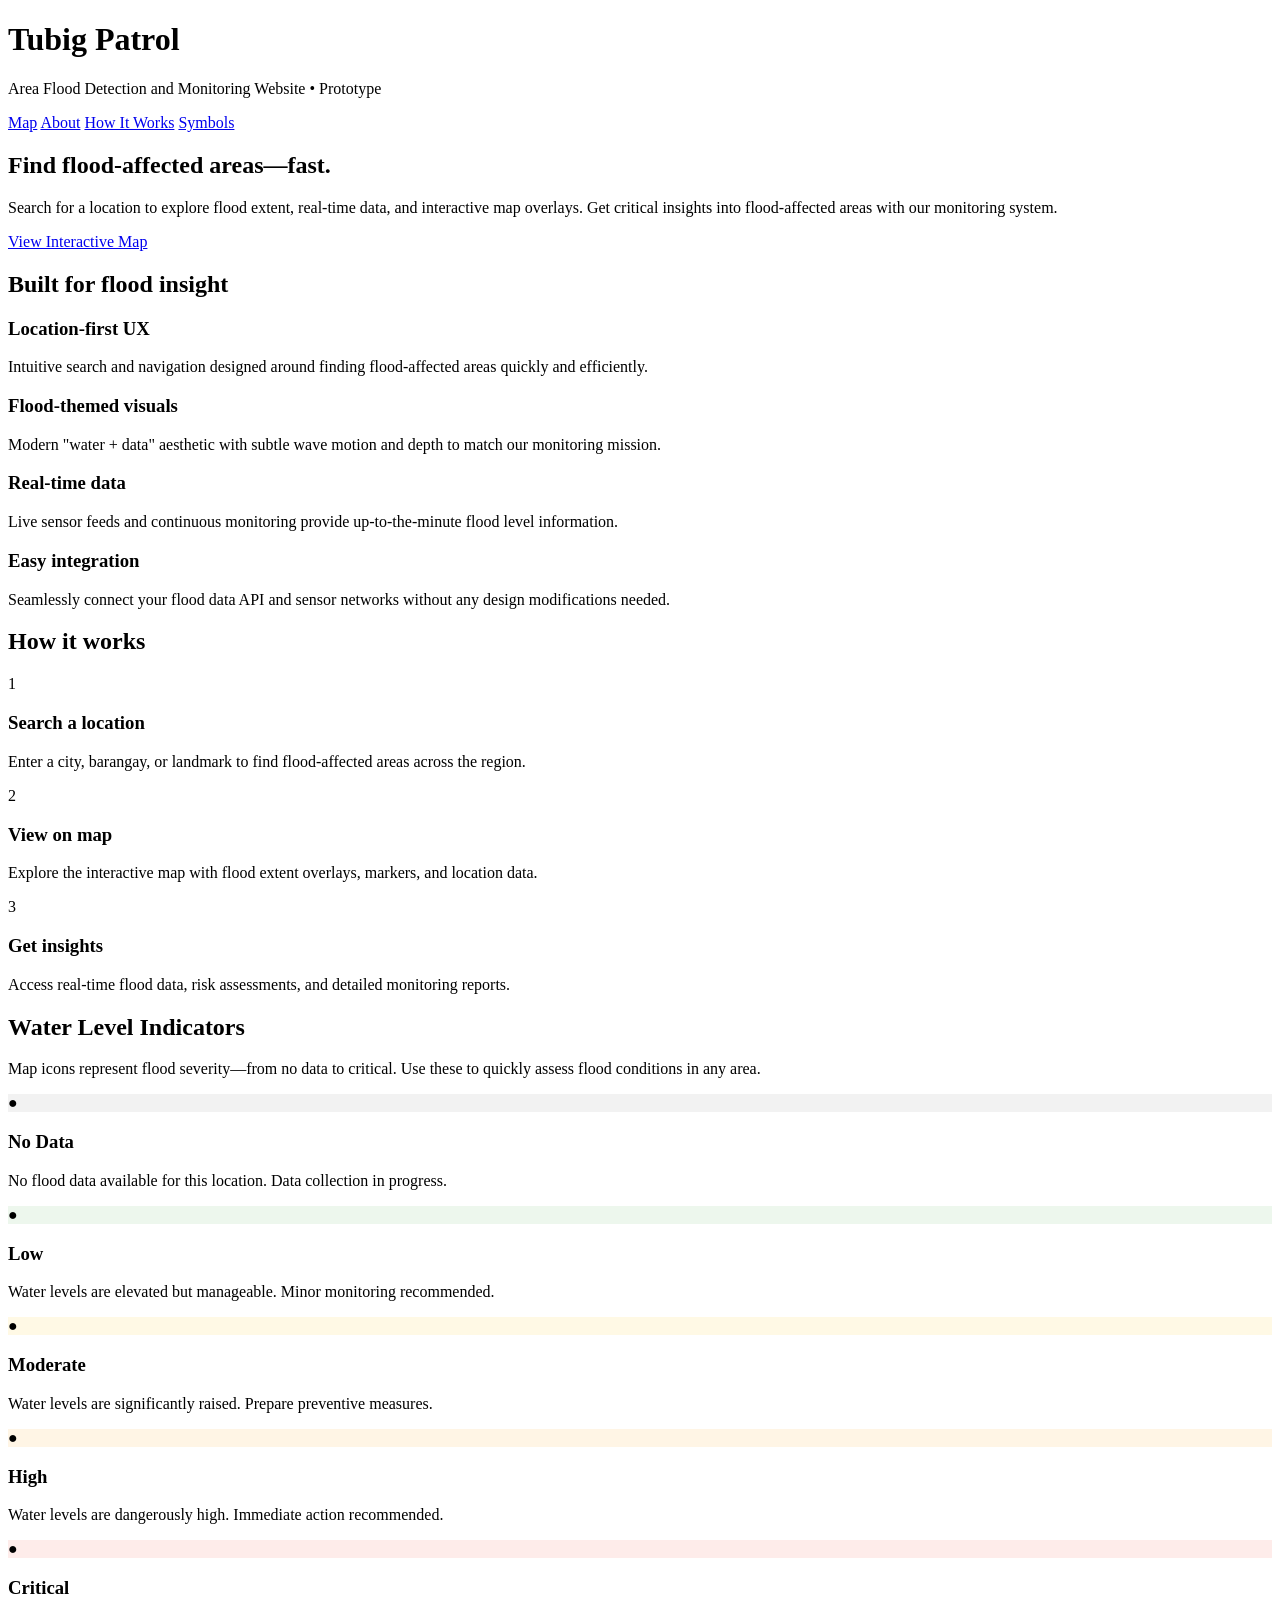
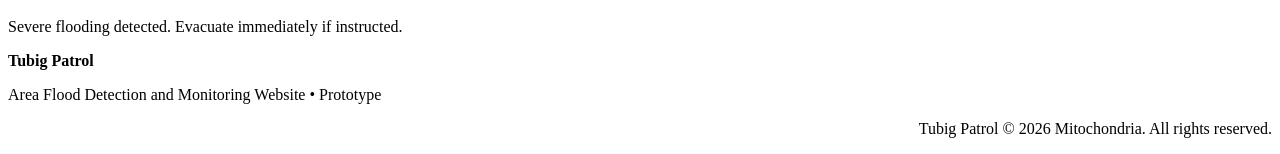
==== index.html @ af29502a "Add files via upload" ====
<!DOCTYPE html>
<html lang="en">
<head>
    <meta charset="UTF-8">
    <meta name="viewport" content="width=device-width, initial-scale=1.0">
    <title>Tubig Patrol - Water Flood Detection & Monitoring</title>
    <link rel="preconnect" href="https://fonts.googleapis.com" />
    <link rel="preconnect" href="https://fonts.gstatic.com" crossorigin />
    <link href="https://fonts.googleapis.com/css2?family=Inter:wght@400;500;600;700;800&display=swap" rel="stylesheet" />
    <link rel="stylesheet" href="css/styles.css">
</head>
<body>
    <!-- Background -->
    <div class="bg">
        <div class="bg__glow"></div>
        <div class="bg__grid"></div>
        <div class="waves" aria-hidden="true">
            <div class="wave wave--1"></div>
            <div class="wave wave--2"></div>
            <div class="wave wave--3"></div>
        </div>
    </div>

    <!-- Header -->
    <header class="header" role="banner">
        <div class="container">
            <div class="logo">
                <h1>Tubig Patrol</h1>
                <p class="tagline">Area Flood Detection and Monitoring Website • Prototype</p>
            </div>
            <nav class="nav">
                <a href="map.html">Map</a>
                <a href="#about">About</a>
                <a href="#how-it-works">How It Works</a>
                <a href="#symbols">Symbols</a>
            </nav>
        </div>
    </header>

    <!-- Main Content -->
    <main class="main" role="main">
        <!-- Hero Section with Search Button -->
        <section class="hero">
            <div class="container">
                <div class="hero-content">
                    <h2>Find flood‑affected areas—fast.</h2>
                    <p>Search for a location to explore flood extent, real-time data, and interactive map overlays. Get critical insights into flood-affected areas with our monitoring system.</p>
                    <a href="map.html" class="search-button">View Interactive Map</a>
                </div>
            </div>
        </section>

        <!-- About Section -->
        <section id="about" class="about">
            <div class="container">
                <h2>Built for flood insight</h2>
                <div class="insights-grid">
                    <div class="insight-card">
                        <h3>Location-first UX</h3>
                        <p>Intuitive search and navigation designed around finding flood-affected areas quickly and efficiently.</p>
                    </div>
                    <div class="insight-card">
                        <h3>Flood-themed visuals</h3>
                        <p>Modern "water + data" aesthetic with subtle wave motion and depth to match our monitoring mission.</p>
                    </div>
                    <div class="insight-card">
                        <h3>Real-time data</h3>
                        <p>Live sensor feeds and continuous monitoring provide up-to-the-minute flood level information.</p>
                    </div>
                    <div class="insight-card">
                        <h3>Easy integration</h3>
                        <p>Seamlessly connect your flood data API and sensor networks without any design modifications needed.</p>
                    </div>
                </div>
            </div>
        </section>

        <!-- How It Works Section -->
        <section id="how-it-works" class="how-it-works">
            <div class="container">
                <h2>How it works</h2>
                <div class="steps">
                    <div class="step">
                        <div class="step-number">1</div>
                        <h3>Search a location</h3>
                        <p>Enter a city, barangay, or landmark to find flood-affected areas across the region.</p>
                    </div>
                    <div class="step">
                        <div class="step-number">2</div>
                        <h3>View on map</h3>
                        <p>Explore the interactive map with flood extent overlays, markers, and location data.</p>
                    </div>
                    <div class="step">
                        <div class="step-number">3</div>
                        <h3>Get insights</h3>
                        <p>Access real-time flood data, risk assessments, and detailed monitoring reports.</p>
                    </div>
                </div>
            </div>
        </section>

        <!-- Flood Level Symbols Section -->
        <section id="symbols" class="symbols">
            <div class="container">
                <h2>Water Level Indicators</h2>
                <p class="section-subtitle">Map icons represent flood severity—from no data to critical. Use these to quickly assess flood conditions in any area.</p>
                
                <div class="symbols-grid">
                    <div class="symbol-card">
                        <div class="symbol-icon" style="background-color: rgba(128, 128, 128, 0.1);">●</div>
                        <h3>No Data</h3>
                        <p>No flood data available for this location. Data collection in progress.</p>
                    </div>

                    <div class="symbol-card">
                        <div class="symbol-icon" style="background-color: rgba(76, 175, 80, 0.1);">●</div>
                        <h3>Low</h3>
                        <p>Water levels are elevated but manageable. Minor monitoring recommended.</p>
                    </div>

                    <div class="symbol-card">
                        <div class="symbol-icon" style="background-color: rgba(255, 193, 7, 0.1);">●</div>
                        <h3>Moderate</h3>
                        <p>Water levels are significantly raised. Prepare preventive measures.</p>
                    </div>

                    <div class="symbol-card">
                        <div class="symbol-icon" style="background-color: rgba(255, 152, 0, 0.1);">●</div>
                        <h3>High</h3>
                        <p>Water levels are dangerously high. Immediate action recommended.</p>
                    </div>

                    <div class="symbol-card">
                        <div class="symbol-icon" style="background-color: rgba(244, 67, 54, 0.1);">●</div>
                        <h3>Critical</h3>
                        <p>Severe flooding detected. Evacuate immediately if instructed.</p>
                    </div>
                </div>
            </div>
        </section>
    </main>

    <!-- Footer -->
    <footer class="footer">
        <div class="container">
            <div>
                <p style="font-weight: 700; margin-bottom: 4px;">Tubig Patrol</p>
                <p>Area Flood Detection and Monitoring Website • Prototype</p>
            </div>
            <p style="text-align: right;">Tubig Patrol © 2026 Mitochondria. All rights reserved.</p>
        </div>
    </footer>

    <script src="js/main.js"></script>
    <script src="cloud-fetch.js"></script>
</body>
</html>
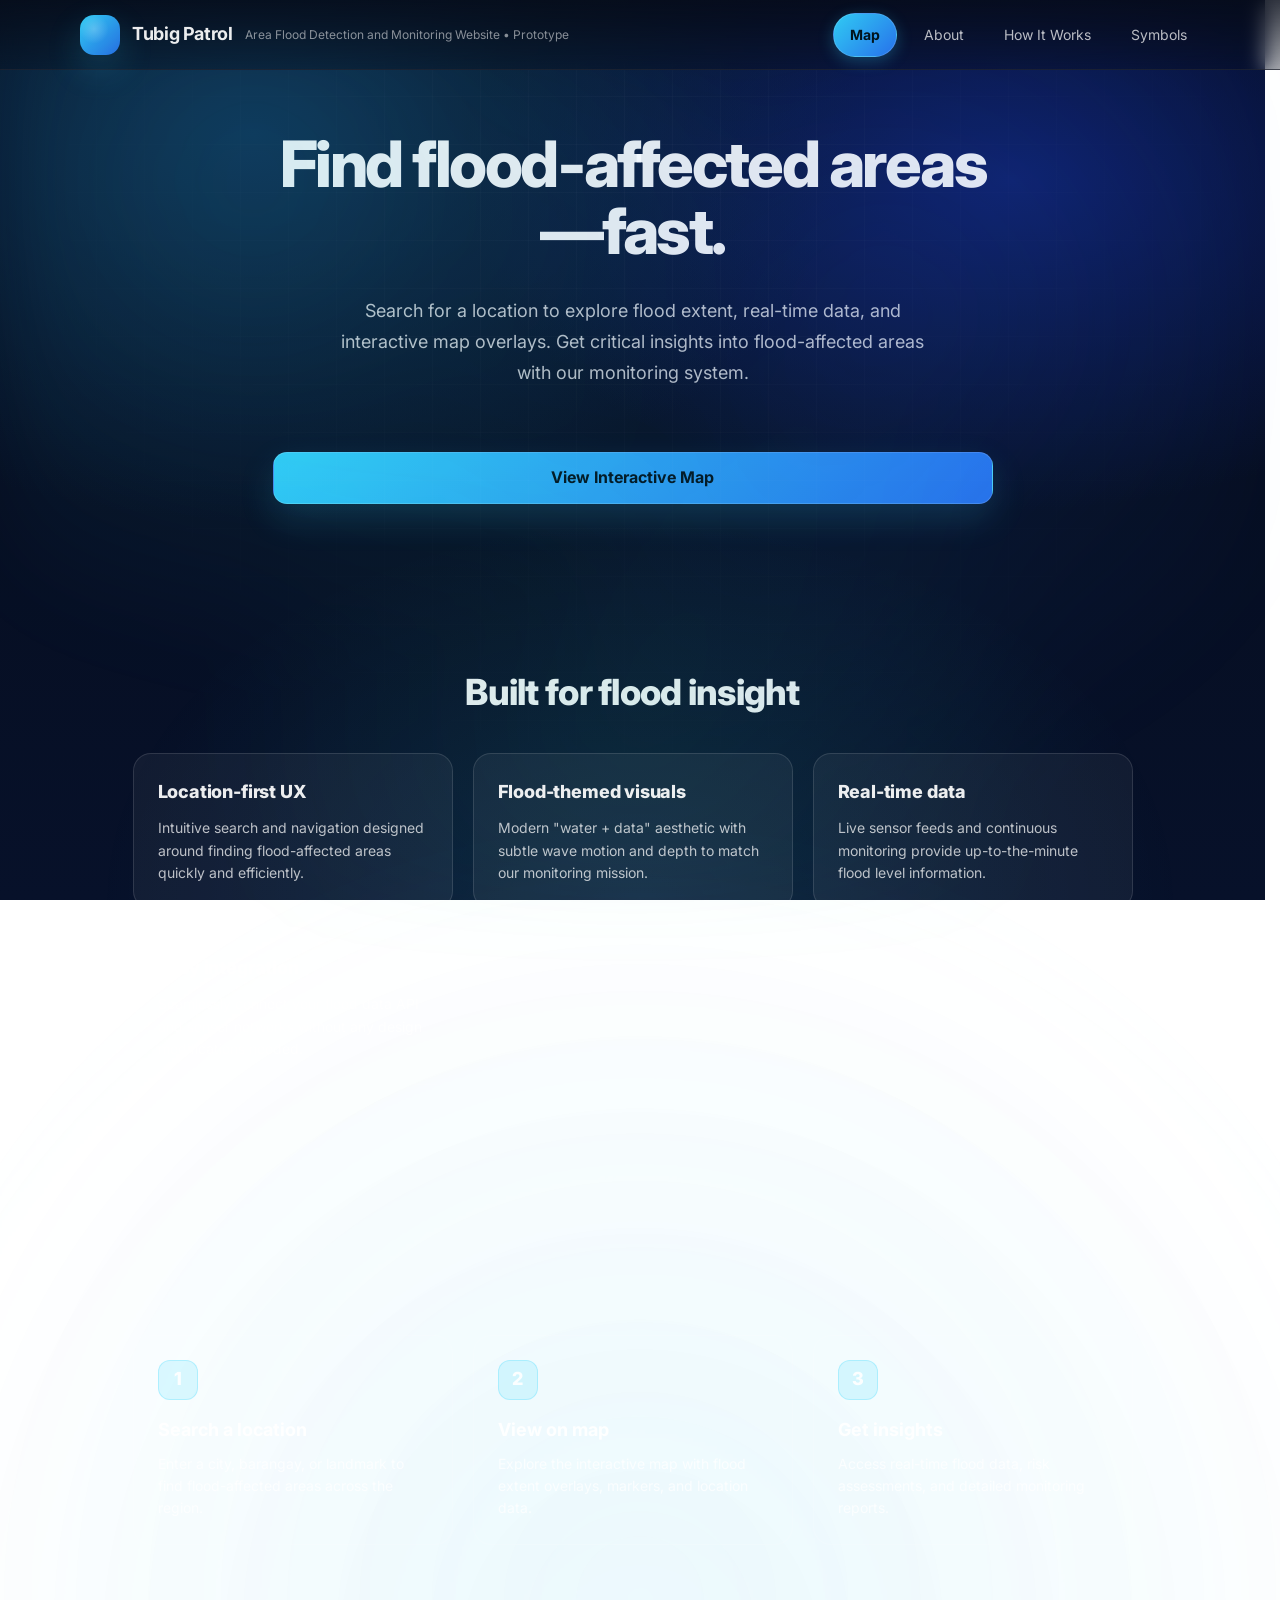
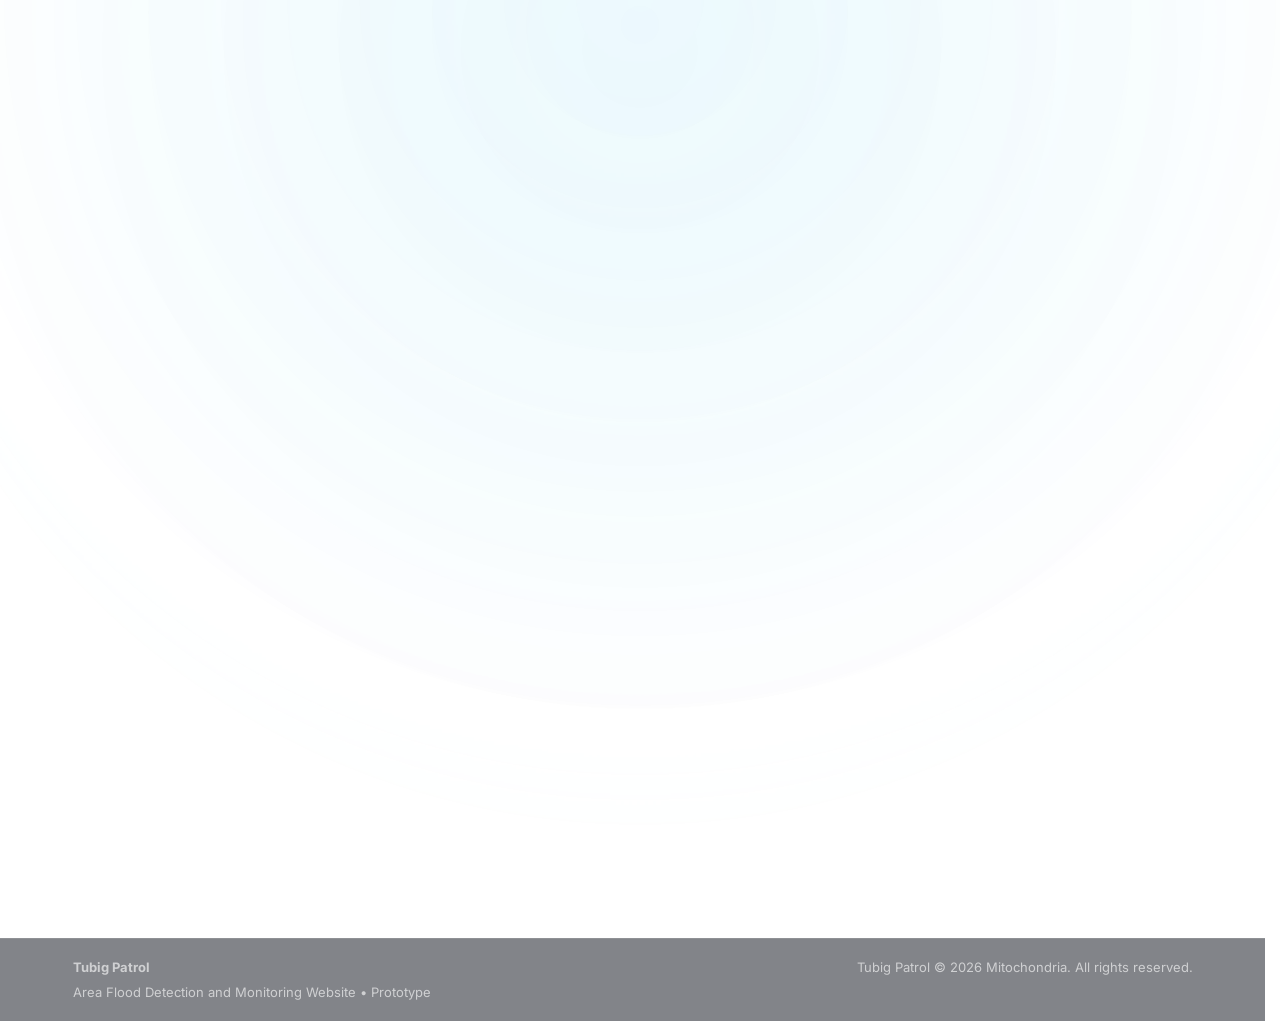
==== commit 9ef519a5: "Add files via upload" ====
--- a/index.html
+++ b/index.html
@@ -7,7 +7,7 @@
     <link rel="preconnect" href="https://fonts.googleapis.com" />
     <link rel="preconnect" href="https://fonts.gstatic.com" crossorigin />
     <link href="https://fonts.googleapis.com/css2?family=Inter:wght@400;500;600;700;800&display=swap" rel="stylesheet" />
-    <link rel="stylesheet" href="css/styles.css">
+    <link rel="stylesheet" href="styles.css">
 </head>
 <body>
     <!-- Background -->
@@ -151,7 +151,7 @@
         </div>
     </footer>
 
-    <script src="js/main.js"></script>
+    <script src="main.js"></script>
     <script src="cloud-fetch.js"></script>
 </body>
 </html>
--- a/styles.css
+++ b/styles.css
@@ -0,0 +1,828 @@
+/* ============================================
+   GLOBAL STYLES
+   ============================================ */
+
+:root {
+  --bg0: #050b18;
+  --bg1: #07112a;
+  --card: rgba(255, 255, 255, 0.06);
+  --card2: rgba(255, 255, 255, 0.09);
+  --stroke: rgba(255, 255, 255, 0.12);
+  --text: rgba(255, 255, 255, 0.92);
+  --muted: rgba(255, 255, 255, 0.72);
+  --faint: rgba(255, 255, 255, 0.52);
+  --accent: #33d6ff;
+  --accent2: #2b7cff;
+  --warn: #ffcc66;
+  --good: #2fe6b0;
+  --shadow: 0 20px 60px rgba(0, 0, 0, 0.35);
+  --radius: 18px;
+}
+
+* {
+    margin: 0;
+    padding: 0;
+    box-sizing: border-box;
+}
+
+html, body {
+    height: 100%;
+}
+
+html {
+    scrollbar-gutter: stable;
+}
+
+body {
+    font-family: 'Inter', system-ui, -apple-system, 'Segoe UI', Roboto, Helvetica, Arial, sans-serif;
+    line-height: 1.6;
+    color: var(--text);
+    background: fixed radial-gradient(1100px 700px at 20% 15%, #0b2a4b 0%, transparent 55%),
+      fixed radial-gradient(1000px 600px at 80% 20%, #0d1f6a 0%, transparent 55%),
+      fixed linear-gradient(180deg, var(--bg0), var(--bg1));
+    background-attachment: fixed;
+    overflow-x: hidden;
+}
+
+a {
+    color: inherit;
+    text-decoration: none;
+    transition: color 0.3s ease;
+}
+
+a:hover {
+    color: var(--accent);
+}
+
+.container {
+    width: min(1120px, calc(100% - 48px));
+    margin: 0 auto;
+}
+
+.bg {
+    position: fixed;
+    inset: 0;
+    pointer-events: none;
+    z-index: 0;
+}
+
+.bg__glow {
+    position: absolute;
+    inset: -30%;
+    background: radial-gradient(circle at 20% 20%, rgba(51, 214, 255, 0.12), transparent 40%),
+      radial-gradient(circle at 70% 35%, rgba(43, 124, 255, 0.10), transparent 45%),
+      radial-gradient(circle at 50% 80%, rgba(47, 230, 176, 0.06), transparent 45%);
+    filter: blur(40px);
+    background-attachment: fixed;
+}
+
+.bg__grid {
+    position: absolute;
+    inset: 0;
+    background-image:
+      linear-gradient(rgba(255,255,255,0.04) 1px, transparent 1px),
+      linear-gradient(90deg, rgba(255,255,255,0.04) 1px, transparent 1px);
+    background-size: 48px 48px;
+    mask-image: radial-gradient(circle at 50% 20%, black 0%, transparent 70%);
+    opacity: 0.6;
+}
+
+.waves {
+    position: absolute;
+    inset: auto 0 0 0;
+    height: 50vh;
+    background: radial-gradient(ellipse at 50% 100%, rgba(51, 214, 255, 0.1), transparent 60%);
+}
+
+.wave {
+    position: absolute;
+    left: 50%;
+    width: 2000px;
+    height: 2000px;
+    border-radius: 45%;
+    transform: translateX(-50%);
+    mix-blend-mode: screen;
+    opacity: 0.08;
+    filter: blur(1px);
+    animation: spin 42s linear infinite;
+}
+
+.wave--1 {
+    bottom: -1700px;
+    background: radial-gradient(circle at 50% 50%, rgba(51,214,255,0.55), transparent 55%);
+}
+
+.wave--2 {
+    bottom: -1725px;
+    opacity: 0.06;
+    animation-duration: 58s;
+    background: radial-gradient(circle at 50% 50%, rgba(43,124,255,0.55), transparent 55%);
+}
+
+.wave--3 {
+    bottom: -1750px;
+    opacity: 0.05;
+    animation-duration: 74s;
+    background: radial-gradient(circle at 50% 50%, rgba(47,230,176,0.50), transparent 55%);
+}
+
+@keyframes spin {
+    from {
+        transform: translateX(-50%) rotate(0deg);
+    }
+    to {
+        transform: translateX(-50%) rotate(360deg);
+    }
+}
+
+/* ============================================
+   HEADER (Landing Page)
+   ============================================ */
+
+.header {
+    position: fixed;
+    top: 0;
+    left: 0;
+    right: 0;
+    z-index: 20;
+    height: 70px;
+    display: flex;
+    align-items: center;
+    width: 100%;
+}
+
+body.map-page .header {
+    position: fixed;
+    height: 70px;
+    display: flex;
+    align-items: center;
+    width: 100%;
+}
+
+.header::before {
+    content: "";
+    position: absolute;
+    inset: 0;
+    background: linear-gradient(180deg, rgba(6,11,24,0.82), rgba(6,11,24,0.35));
+    border-bottom: 1px solid rgba(255,255,255,0.08);
+    backdrop-filter: blur(10px);
+    z-index: -1;
+}
+
+.header .container {
+    padding: 18px 0;
+    display: flex;
+    justify-content: space-between;
+    align-items: center;
+    gap: 18px;
+}
+
+.logo {
+    display: flex;
+    align-items: center;
+    gap: 12px;
+}
+
+.logo-link {
+    display: flex;
+    align-items: center;
+    gap: 12px;
+    color: inherit;
+    text-decoration: none;
+    transition: opacity 0.3s ease;
+}
+
+.logo-link:hover {
+    opacity: 0.8;
+}
+
+.logo::before {
+    content: "";
+    width: 40px;
+    height: 40px;
+    border-radius: 14px;
+    background:
+      radial-gradient(circle at 35% 35%, rgba(255,255,255,0.22), transparent 40%),
+      linear-gradient(135deg, rgba(51,214,255,0.95), rgba(43,124,255,0.85));
+    box-shadow: 0 14px 35px rgba(51,214,255,0.18);
+    flex-shrink: 0;
+}
+
+.logo h1 {
+    font-size: 18px;
+    font-weight: 700;
+    letter-spacing: -0.02em;
+    margin: 0;
+    margin-bottom: 2px;
+}
+
+.logo .tagline {
+    font-size: 12px;
+    color: var(--faint);
+    margin: 0;
+}
+
+.nav {
+    display: flex;
+    gap: 14px;
+    align-items: center;
+}
+
+.nav a {
+    font-size: 14px;
+    color: rgba(255,255,255,0.72);
+    padding: 10px 12px;
+    border-radius: 999px;
+    border: 1px solid transparent;
+    transition: all 0.3s ease;
+}
+
+.nav a:first-child {
+    background: linear-gradient(135deg, rgba(51,214,255,0.95), rgba(43,124,255,0.90));
+    color: #00131c;
+    border: 1px solid rgba(255,255,255,0.14);
+    padding: 10px 16px;
+    font-weight: 700;
+    box-shadow: 0 4px 15px rgba(51,214,255,0.25);
+}
+
+.nav a:first-child:hover {
+    filter: brightness(1.05);
+    color: #00131c;
+    box-shadow: 0 6px 20px rgba(51,214,255,0.35);
+}
+
+body.map-page .nav a:first-child {
+    background: linear-gradient(135deg, rgba(51,214,255,0.85), rgba(43,124,255,0.80));
+    box-shadow: inset 0 2px 4px rgba(0,0,0,0.2), 0 2px 8px rgba(51,214,255,0.2);
+    transform: scale(0.98);
+}
+
+body.map-page .nav a:first-child:hover {
+    filter: brightness(1.02);
+}
+
+.nav a:not(:first-child):hover {
+    color: var(--text);
+    border-color: rgba(255,255,255,0.12);
+    background: rgba(255,255,255,0.04);
+}
+
+/* ============================================
+   HERO SECTION
+   ============================================ */
+
+.hero {
+    padding: 60px 0 80px;
+    text-align: center;
+    padding-top: 130px;
+}
+
+.hero-content {
+    display: grid;
+    grid-template-columns: 1fr;
+    gap: 32px;
+    align-items: center;
+    max-width: 720px;
+    margin: 0 auto;
+}
+
+.hero-content h2 {
+    font-size: clamp(42px, 6vw, 64px);
+    line-height: 1.05;
+    letter-spacing: -0.04em;
+    font-weight: 800;
+    margin: 0;
+}
+
+.hero-content p {
+    font-size: 18px;
+    line-height: 1.7;
+    color: var(--muted);
+    max-width: 600px;
+    margin: 0 auto;
+}
+
+.search-button {
+    display: inline-block;
+    background: linear-gradient(135deg, rgba(51,214,255,0.95), rgba(43,124,255,0.90));
+    color: #00131c;
+    padding: 12px 14px;
+    font-size: 16px;
+    font-weight: 700;
+    border: 1px solid rgba(255,255,255,0.14);
+    border-radius: 14px;
+    cursor: pointer;
+    transition: all 0.3s ease;
+    box-shadow: 0 14px 35px rgba(51,214,255,0.16);
+    margin-top: 32px;
+}
+
+.search-button:hover {
+    filter: brightness(1.05);
+    color: #00131c;
+}
+
+.search-button:active {
+    transform: translateY(1px);
+}
+
+/* ============================================
+   ABOUT SECTION
+   ============================================ */
+
+.about {
+    padding: 80px 0;
+}
+
+.about h2 {
+    margin: 0 0 32px;
+    font-size: clamp(28px, 4vw, 36px);
+    letter-spacing: -0.02em;
+    font-weight: 800;
+    text-align: center;
+}
+
+.about > .container > p {
+    text-align: center;
+    font-size: 16px;
+    color: var(--muted);
+    margin: 0 auto 50px;
+    max-width: 600px;
+}
+
+.insights-grid {
+    display: grid;
+    grid-template-columns: repeat(auto-fit, minmax(250px, 1fr));
+    gap: 20px;
+    max-width: 1000px;
+    margin: 0 auto;
+}
+
+.insight-card {
+    border-radius: 18px;
+    padding: 24px;
+    border: 1px solid rgba(255,255,255,0.12);
+    background: rgba(255,255,255,0.05);
+    transition: all 0.2s;
+}
+
+.insight-card:hover {
+    background: rgba(255,255,255,0.08);
+    border-color: rgba(255,255,255,0.18);
+    transform: translateY(-2px);
+}
+
+.insight-card h3 {
+    font-weight: 800;
+    letter-spacing: -0.01em;
+    font-size: 18px;
+    margin: 0 0 10px;
+}
+
+.insight-card p {
+    color: var(--muted);
+    line-height: 1.6;
+    font-size: 14px;
+    margin: 0;
+}
+
+/* ============================================
+   HOW IT WORKS SECTION
+   ============================================ */
+
+.how-it-works {
+    padding: 80px 0;
+}
+
+.how-it-works h2 {
+    margin: 0 0 32px;
+    font-size: clamp(28px, 4vw, 36px);
+    letter-spacing: -0.02em;
+    font-weight: 800;
+    text-align: center;
+}
+
+.steps {
+    display: grid;
+    grid-template-columns: repeat(3, 1fr);
+    gap: 20px;
+    max-width: 1000px;
+    margin: 0 auto;
+}
+
+.step {
+    border-radius: 18px;
+    padding: 24px;
+    border: 1px solid rgba(255,255,255,0.12);
+    background: rgba(255,255,255,0.05);
+    transition: all 0.2s;
+}
+
+.step:hover {
+    background: rgba(255,255,255,0.08);
+    border-color: rgba(255,255,255,0.18);
+    transform: translateY(-2px);
+}
+
+.step-number {
+    display: grid;
+    place-items: center;
+    width: 40px;
+    height: 40px;
+    border-radius: 12px;
+    background: rgba(51,214,255,0.16);
+    border: 1px solid rgba(51,214,255,0.25);
+    color: var(--text);
+    font-weight: 800;
+    font-size: 18px;
+    margin-bottom: 16px;
+}
+
+.step h3 {
+    font-weight: 700;
+    font-size: 18px;
+    margin: 0 0 8px;
+}
+
+.step p {
+    color: var(--muted);
+    line-height: 1.6;
+    font-size: 14px;
+    margin: 0;
+}
+
+/* ============================================
+   SYMBOLS SECTION
+   ============================================ */
+
+.symbols {
+    padding: 80px 0;
+}
+
+.symbols h2 {
+    margin: 0 0 12px;
+    font-size: clamp(28px, 4vw, 36px);
+    letter-spacing: -0.02em;
+    font-weight: 800;
+    text-align: center;
+}
+
+.section-subtitle {
+    margin: 0 0 50px;
+    font-size: 16px;
+    color: var(--muted);
+    line-height: 1.6;
+    max-width: 600px;
+    text-align: center;
+    margin-left: auto;
+    margin-right: auto;
+}
+
+.symbols-grid {
+    display: grid;
+    grid-template-columns: repeat(4, 1fr);
+    gap: 20px;
+    max-width: 1000px;
+    margin: 0 auto;
+}
+
+.symbol-card {
+    border-radius: 18px;
+    padding: 24px;
+    border: 1px solid rgba(255,255,255,0.12);
+    background: rgba(255,255,255,0.05);
+    transition: all 0.2s;
+    text-align: center;
+    display: flex;
+    flex-direction: column;
+    align-items: center;
+}
+
+.symbol-card:hover {
+    background: rgba(255,255,255,0.08);
+    border-color: rgba(255,255,255,0.18);
+    transform: translateY(-4px);
+}
+
+.symbol-icon {
+    width: 100px;
+    height: 100px;
+    border-radius: 12px;
+    background: rgba(51, 214, 255, 0.1);
+    display: flex;
+    align-items: center;
+    justify-content: center;
+    margin-bottom: 16px;
+    font-size: 48px;
+    font-weight: bold;
+    color: white;
+}
+
+.symbol-card h3 {
+    font-weight: 700;
+    font-size: 18px;
+    margin-bottom: 8px;
+    margin: 0 0 8px;
+}
+
+.symbol-card p {
+    color: var(--muted);
+    line-height: 1.6;
+    font-size: 14px;
+    margin: 0;
+}
+
+/* ============================================
+   FOOTER
+   ============================================ */
+
+.footer {
+    border-top: 1px solid rgba(255,255,255,0.10);
+    background: rgba(6, 10, 20, 0.5);
+}
+
+.footer .container {
+    padding: 18px 0;
+    display: flex;
+    justify-content: space-between;
+    gap: 12px;
+    flex-wrap: wrap;
+}
+
+.footer p {
+    font-size: 13px;
+    color: rgba(255,255,255,0.62);
+    margin: 0;
+}
+
+/* ============================================
+   MAP PAGE STYLES
+   ============================================ */
+
+body.map-page {
+    overflow: hidden;
+}
+
+.map-search-overlay {
+    position: fixed;
+    top: 80px;
+    left: 50%;
+    transform: translateX(-50%);
+    z-index: 600;
+    width: 100%;
+    max-width: 600px;
+    padding: 0 20px;
+}
+
+.map-search-overlay .search {
+    margin-top: 0;
+}
+
+.map-search-overlay .search__bar {
+    display: grid;
+    grid-template-columns: auto 1fr auto;
+    align-items: center;
+    gap: 10px;
+    padding: 10px 10px 10px 14px;
+    border-radius: 18px;
+    background: rgba(255, 255, 255, 0.95);
+    border: 1px solid rgba(0, 0, 0, 0.15);
+    box-shadow: 0 20px 60px rgba(0, 0, 0, 0.3);
+    backdrop-filter: blur(10px);
+}
+
+.map-search-overlay .search__icon {
+    color: #666;
+    font-size: 18px;
+    padding-right: 4px;
+    font-weight: 600;
+}
+
+.map-search-overlay .search__input {
+    appearance: none;
+    border: none;
+    outline: none;
+    background: transparent;
+    color: #1a1a1a;
+    font-size: 17px;
+    padding: 12px 6px;
+    font-weight: 500;
+}
+
+.map-search-overlay .search__input::placeholder {
+    color: rgba(0, 0, 0, 0.55);
+}
+
+.map-search-overlay .search__btn {
+    border: 1px solid rgba(255,255,255,0.14);
+    background: linear-gradient(135deg, rgba(51,214,255,0.95), rgba(43,124,255,0.90));
+    color: #00131c;
+    font-weight: 700;
+    padding: 12px 14px;
+    border-radius: 14px;
+    cursor: pointer;
+    box-shadow: 0 14px 35px rgba(51,214,255,0.16);
+    appearance: none;
+    transition: all 0.2s;
+}
+
+.map-search-overlay .search__btn:hover {
+    filter: brightness(1.05);
+}
+
+.map-search-overlay .search__btn:active {
+    transform: translateY(1px);
+}
+
+.search-input {
+    flex: 1;
+    padding: 10px 15px;
+    border: 1px solid rgba(255,255,255,0.14);
+    border-radius: 14px;
+    font-size: 14px;
+    background: linear-gradient(180deg, rgba(255,255,255,0.10), rgba(255,255,255,0.06));
+    color: var(--text);
+    transition: box-shadow 0.3s ease;
+    appearance: none;
+    outline: none;
+}
+
+.search-input::placeholder {
+    color: rgba(255,255,255,0.50);
+}
+
+.search-input:focus {
+    outline: none;
+    box-shadow: 0 0 0 2px rgba(51, 214, 255, 0.25);
+    border-color: rgba(51,214,255,0.35);
+}
+
+.search-btn {
+    background: linear-gradient(135deg, rgba(51,214,255,0.95), rgba(43,124,255,0.90));
+    color: #00131c;
+    border: 1px solid rgba(255,255,255,0.14);
+    padding: 10px 20px;
+    border-radius: 14px;
+    cursor: pointer;
+    font-weight: 700;
+    font-size: 14px;
+    transition: all 0.3s ease;
+    white-space: nowrap;
+    box-shadow: 0 14px 35px rgba(51,214,255,0.16);
+}
+
+.search-btn:hover {
+    filter: brightness(1.05);
+}
+
+.search-btn:active {
+    transform: translateY(1px);
+}
+
+.map-container {
+    position: fixed;
+    top: 70px;
+    left: 0;
+    right: 0;
+    bottom: 0;
+    width: 100%;
+    height: calc(100vh - 70px);
+    z-index: 1;
+}
+
+/* Leaflet overrides */
+.leaflet-control-container {
+    z-index: 500;
+}
+
+.map-legend {
+    position: fixed;
+    bottom: 20px;
+    right: 20px;
+    background-color: rgba(8, 13, 28, 0.92);
+    backdrop-filter: blur(10px);
+    padding: 15px 20px;
+    border-radius: 18px;
+    border: 1px solid rgba(255,255,255,0.14);
+    box-shadow: 0 20px 60px rgba(0, 0, 0, 0.35);
+    z-index: 600;
+    font-size: 12px;
+}
+
+.map-legend h3 {
+    margin: 0 0 10px;
+    font-size: 14px;
+    color: var(--text);
+    font-weight: 700;
+}
+
+.legend-item {
+    display: flex;
+    align-items: center;
+    gap: 10px;
+    margin-bottom: 8px;
+    font-size: 12px;
+    color: var(--muted);
+}
+
+.legend-item:last-child {
+    margin-bottom: 0;
+}
+
+.legend-color {
+    width: 16px;
+    height: 16px;
+    border-radius: 50%;
+    border: 1px solid rgba(255, 255, 255, 0.2);
+}
+
+/* ============================================
+   RESPONSIVE DESIGN
+   ============================================ */
+
+@media (max-width: 940px) {
+    .nav {
+        display: none;
+    }
+    
+    .steps, .symbols-grid {
+        grid-template-columns: 1fr;
+    }
+}
+
+@media (max-width: 780px) {
+    .header .container {
+        flex-direction: column;
+        gap: 15px;
+    }
+
+    .steps, .symbols-grid {
+        grid-template-columns: 1fr;
+    }
+
+    .search-container {
+        max-width: 100%;
+    }
+
+    .map-header-content {
+        flex-direction: column;
+        gap: 10px;
+    }
+
+    .back-link {
+        display: none;
+    }
+
+    .map-legend {
+        bottom: 10px;
+        right: 10px;
+        font-size: 11px;
+    }
+
+    .legend-color {
+        width: 14px;
+        height: 14px;
+    }
+}
+
+@media (max-width: 480px) {
+    .logo h1 {
+        font-size: 18px;
+    }
+
+    .hero-content h2 {
+        font-size: 28px;
+    }
+
+    .about,
+    .how-it-works,
+    .symbols {
+        padding: 40px 0;
+    }
+
+    .about h2,
+    .how-it-works h2,
+    .symbols h2 {
+        font-size: 22px;
+    }
+
+    .map-header-content {
+        flex-direction: column;
+        gap: 8px;
+    }
+
+    .logo-link h1 {
+        font-size: 18px;
+        min-width: auto;
+    }
+
+    .search-container {
+        width: 100%;
+        max-width: 100%;
+    }
+
+    .steps, .symbols-grid {
+        grid-template-columns: 1fr;
+    }
+}
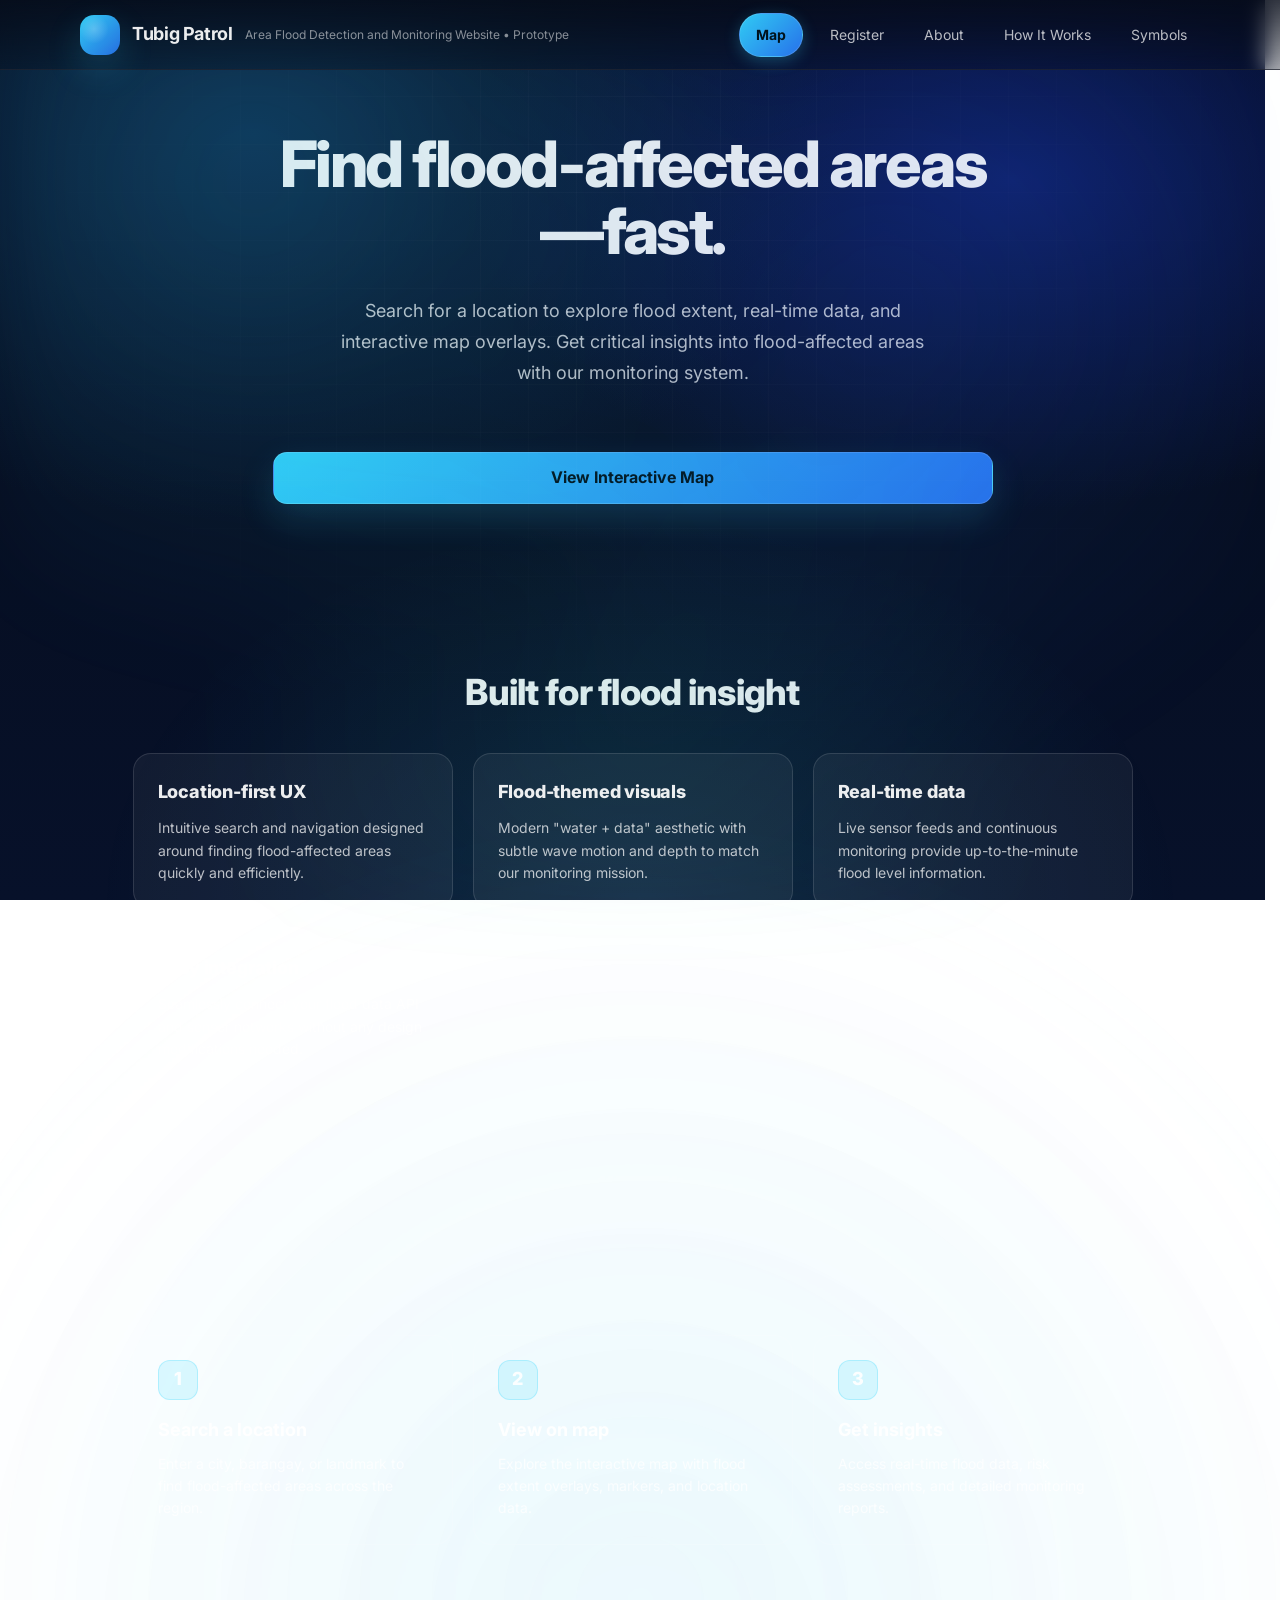
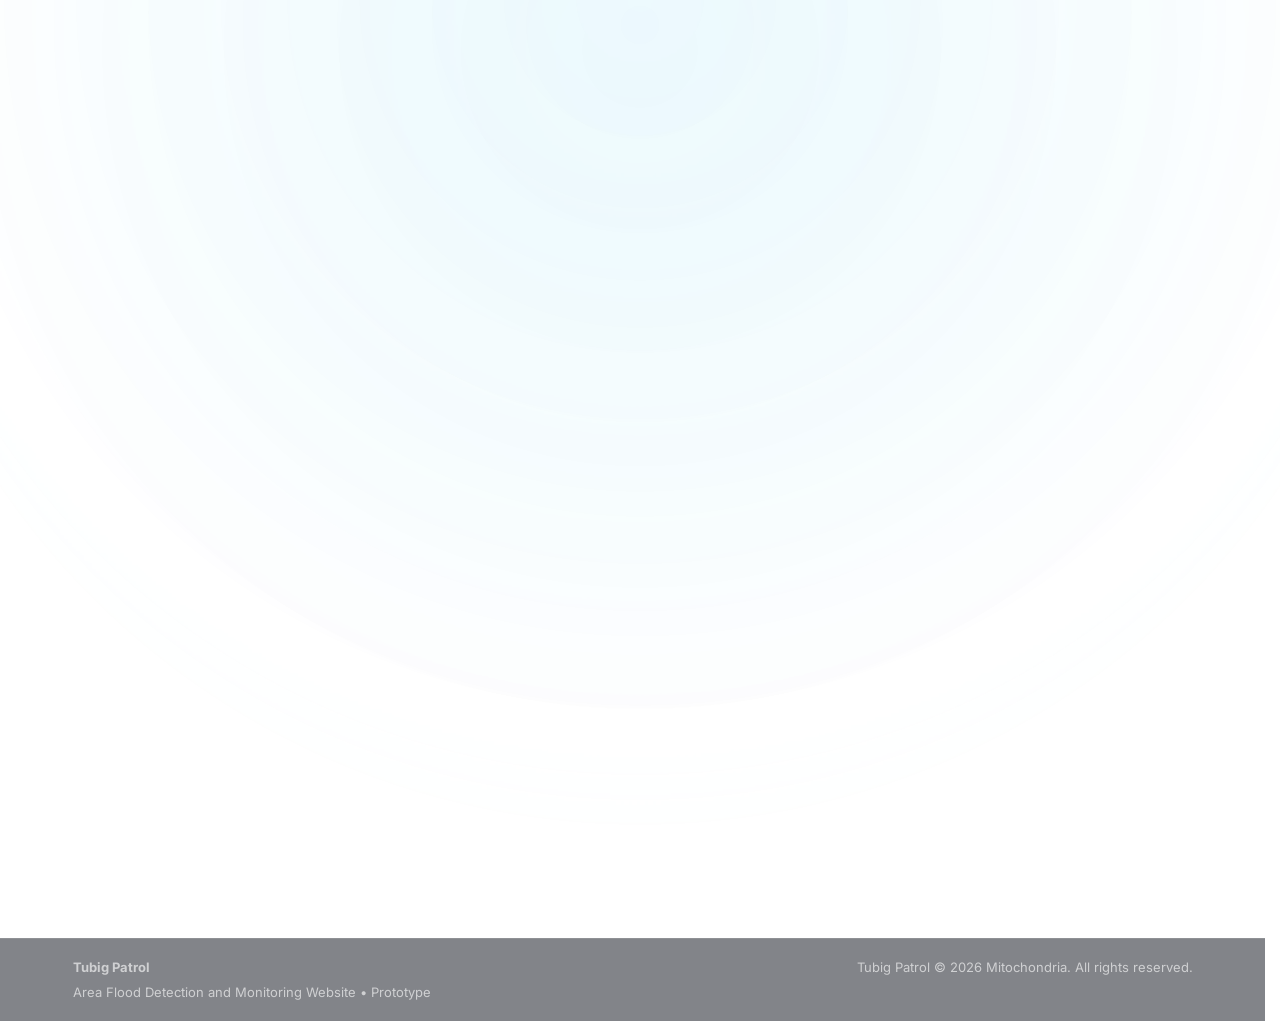
==== commit 45291c38: "Add files via upload" ====
--- a/index.html
+++ b/index.html
@@ -30,6 +30,7 @@
             </div>
             <nav class="nav">
                 <a href="map.html">Map</a>
+                <a href="register.html">Register</a>
                 <a href="#about">About</a>
                 <a href="#how-it-works">How It Works</a>
                 <a href="#symbols">Symbols</a>
@@ -107,31 +108,31 @@
                 
                 <div class="symbols-grid">
                     <div class="symbol-card">
-                        <div class="symbol-icon" style="background-color: rgba(128, 128, 128, 0.1);">●</div>
+                        <div class="symbol-icon"><img src="NO DATA.png" alt="No Data"></div>
                         <h3>No Data</h3>
                         <p>No flood data available for this location. Data collection in progress.</p>
                     </div>
 
                     <div class="symbol-card">
-                        <div class="symbol-icon" style="background-color: rgba(76, 175, 80, 0.1);">●</div>
+                        <div class="symbol-icon"><img src="LOW.png" alt="Low"></div>
                         <h3>Low</h3>
                         <p>Water levels are elevated but manageable. Minor monitoring recommended.</p>
                     </div>
 
                     <div class="symbol-card">
-                        <div class="symbol-icon" style="background-color: rgba(255, 193, 7, 0.1);">●</div>
+                        <div class="symbol-icon"><img src="MODERATE.png" alt="Moderate"></div>
                         <h3>Moderate</h3>
                         <p>Water levels are significantly raised. Prepare preventive measures.</p>
                     </div>
 
                     <div class="symbol-card">
-                        <div class="symbol-icon" style="background-color: rgba(255, 152, 0, 0.1);">●</div>
+                        <div class="symbol-icon"><img src="HIGH.png" alt="High"></div>
                         <h3>High</h3>
                         <p>Water levels are dangerously high. Immediate action recommended.</p>
                     </div>
 
                     <div class="symbol-card">
-                        <div class="symbol-icon" style="background-color: rgba(244, 67, 54, 0.1);">●</div>
+                        <div class="symbol-icon"><img src="CRITICAL.png" alt="Critical"></div>
                         <h3>Critical</h3>
                         <p>Severe flooding detected. Evacuate immediately if instructed.</p>
                     </div>
--- a/styles.css
+++ b/styles.css
@@ -519,6 +519,12 @@
     color: white;
 }
 
+.symbol-icon img {
+    width: 60px;
+    height: 60px;
+    object-fit: contain;
+}
+
 .symbol-card h3 {
     font-weight: 700;
     font-size: 18px;
@@ -737,6 +743,30 @@
     border: 1px solid rgba(255, 255, 255, 0.2);
 }
 
+.legend-icon {
+    width: 24px;
+    height: 24px;
+    object-fit: contain;
+}
+
+/* Ensure Leaflet and hosted environments don't render oversized marker PNGs */
+.flood-marker img,
+.leaflet-container .flood-marker img,
+.leaflet-container .flood-marker-icon img {
+    width: 40px !important;
+    height: 40px !important;
+    max-width: none !important;
+    max-height: none !important;
+    object-fit: contain !important;
+    display: block;
+}
+
+/* Smaller fallback for legend and UI */
+.map-legend .legend-icon {
+    width: 24px !important;
+    height: 24px !important;
+}
+
 /* ============================================
    RESPONSIVE DESIGN
    ============================================ */
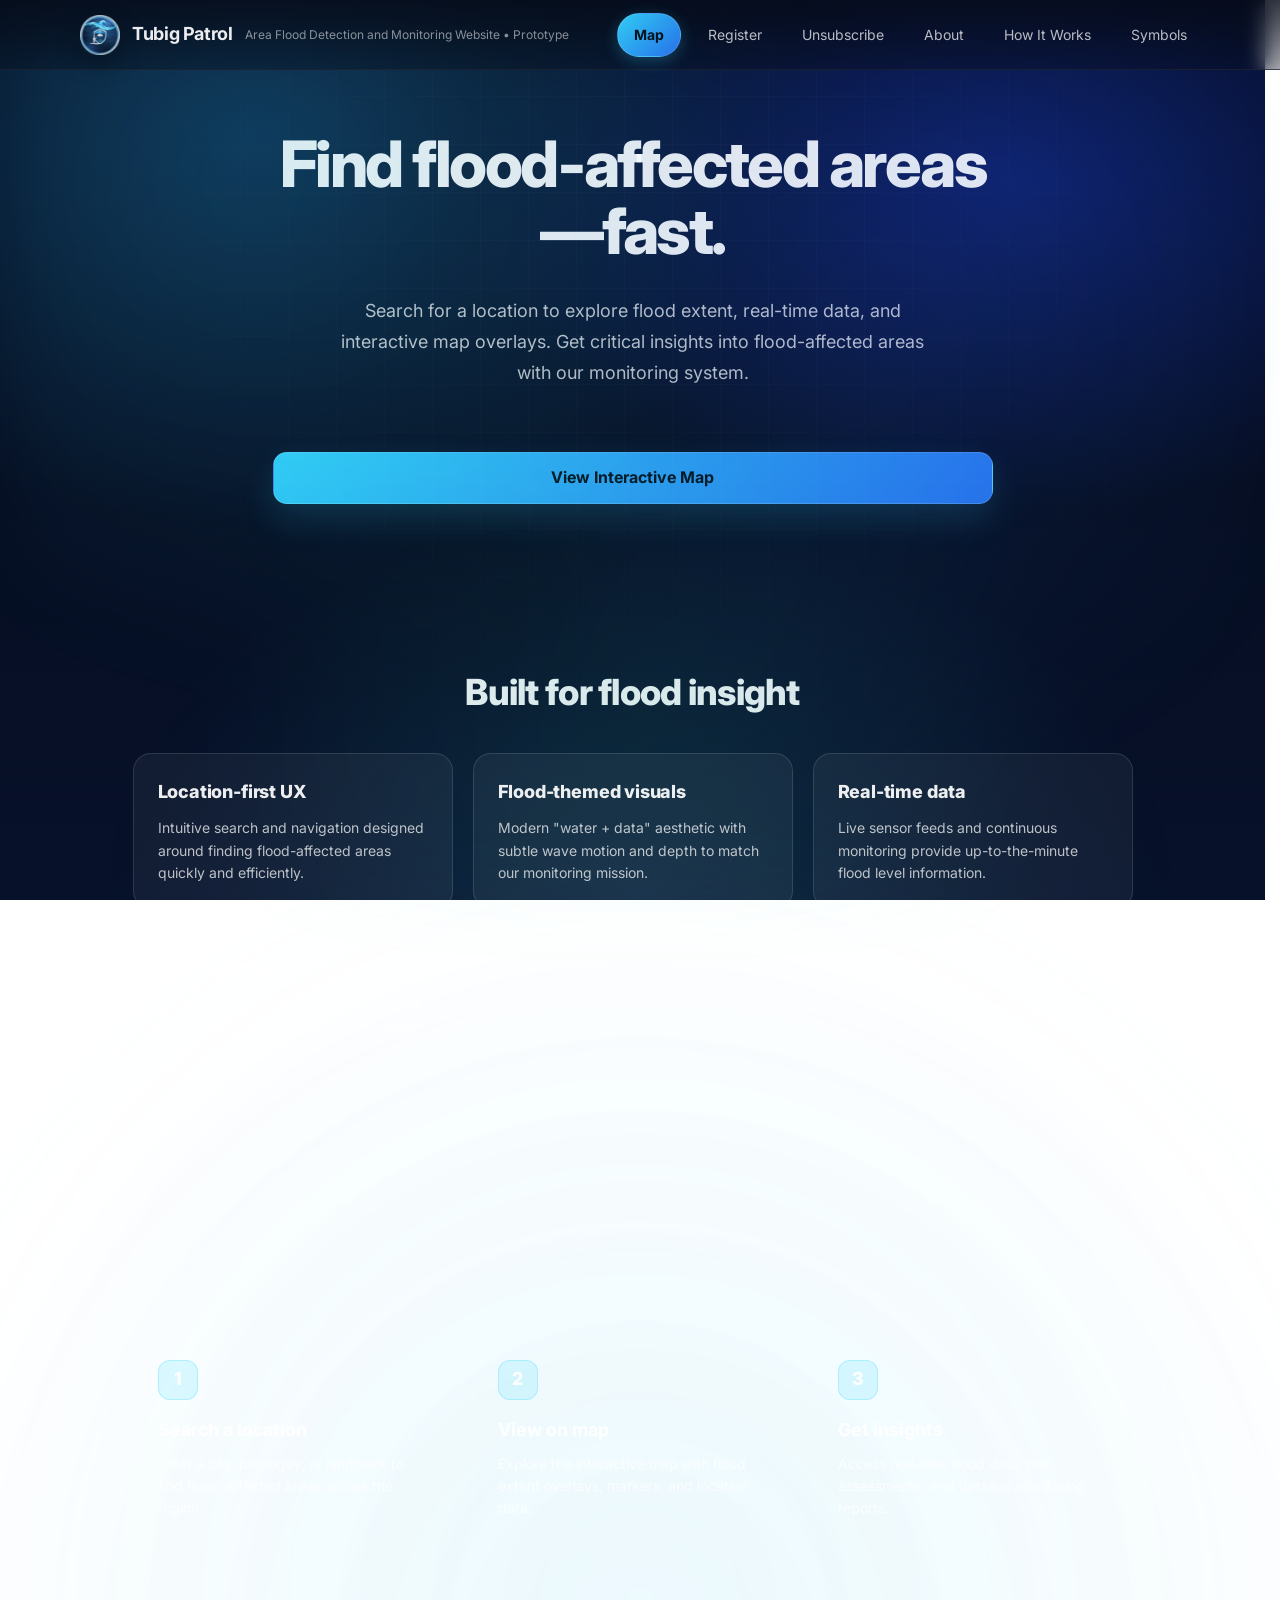
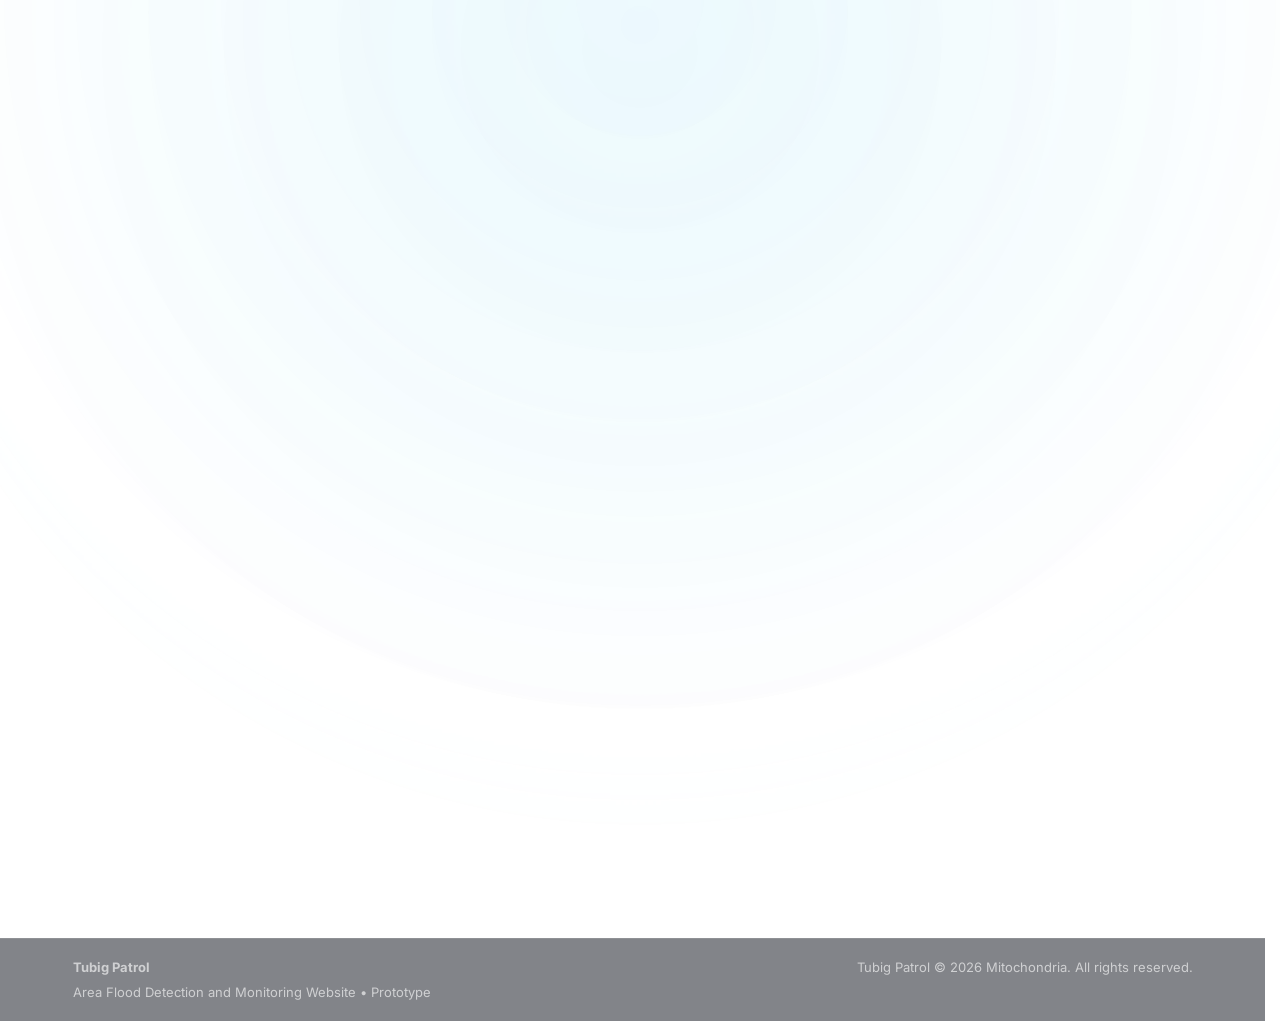
==== commit ad31f2cf: "Add files via upload" ====
--- a/index.html
+++ b/index.html
@@ -4,6 +4,7 @@
     <meta charset="UTF-8">
     <meta name="viewport" content="width=device-width, initial-scale=1.0">
     <title>Tubig Patrol - Water Flood Detection & Monitoring</title>
+    <link rel="icon" type="image/png" href="TUBIG PATROL LOGO.png">
     <link rel="preconnect" href="https://fonts.googleapis.com" />
     <link rel="preconnect" href="https://fonts.gstatic.com" crossorigin />
     <link href="https://fonts.googleapis.com/css2?family=Inter:wght@400;500;600;700;800&display=swap" rel="stylesheet" />
@@ -28,9 +29,11 @@
                 <h1>Tubig Patrol</h1>
                 <p class="tagline">Area Flood Detection and Monitoring Website • Prototype</p>
             </div>
-            <nav class="nav">
+            <button class="nav-toggle" type="button" aria-expanded="false" aria-controls="site-nav" aria-label="Open navigation menu">&#9776;</button>
+            <nav class="nav" id="site-nav">
                 <a href="map.html">Map</a>
                 <a href="register.html">Register</a>
+                <a href="unsubscribe.html">Unsubscribe</a>
                 <a href="#about">About</a>
                 <a href="#how-it-works">How It Works</a>
                 <a href="#symbols">Symbols</a>
--- a/styles.css
+++ b/styles.css
@@ -201,10 +201,8 @@
     width: 40px;
     height: 40px;
     border-radius: 14px;
-    background:
-      radial-gradient(circle at 35% 35%, rgba(255,255,255,0.22), transparent 40%),
-      linear-gradient(135deg, rgba(51,214,255,0.95), rgba(43,124,255,0.85));
-    box-shadow: 0 14px 35px rgba(51,214,255,0.18);
+    background: url("TUBIG PATROL LOGO.png") center / cover no-repeat;
+    box-shadow: 0 10px 24px rgba(0, 0, 0, 0.22);
     flex-shrink: 0;
 }
 
@@ -226,6 +224,27 @@
     display: flex;
     gap: 14px;
     align-items: center;
+}
+
+.nav-toggle {
+    display: none;
+    align-items: center;
+    justify-content: center;
+    min-width: 50px;
+    min-height: 44px;
+    padding: 10px 14px;
+    border-radius: 12px;
+    border: 1px solid rgba(255, 255, 255, 0.18);
+    background: rgba(255, 255, 255, 0.08);
+    color: var(--text);
+    font-size: 22px;
+    line-height: 1;
+    font-weight: 700;
+    cursor: pointer;
+}
+
+.nav-toggle:hover {
+    background: rgba(255, 255, 255, 0.12);
 }
 
 .nav a {
@@ -767,13 +786,62 @@
     height: 24px !important;
 }
 
+/* ===== Sticky Footer Layout Fix ===== */
+
+html, body {
+  height: 100%;
+}
+
+body {
+  display: flex;
+  flex-direction: column;
+  min-height: 100vh;
+}
+
+main {
+  flex: 1;
+}
+
 /* ============================================
    RESPONSIVE DESIGN
    ============================================ */
 
 @media (max-width: 940px) {
+    .header .container {
+        position: relative;
+    }
+
+    .nav-toggle {
+        display: inline-flex;
+    }
+
     .nav {
         display: none;
+        position: absolute;
+        top: calc(100% + 8px);
+        left: 0;
+        right: 0;
+        padding: 12px;
+        border-radius: 14px;
+        border: 1px solid rgba(255,255,255,0.16);
+        background: rgba(7, 17, 42, 0.95);
+        backdrop-filter: blur(12px);
+        box-shadow: 0 20px 40px rgba(0, 0, 0, 0.28);
+        flex-direction: column;
+        align-items: stretch;
+        gap: 8px;
+    }
+
+    .nav.is-open {
+        display: flex;
+    }
+
+    .nav a,
+    .nav a:first-child {
+        width: 100%;
+        text-align: center;
+        padding: 10px 12px;
+        box-shadow: none;
     }
     
     .steps, .symbols-grid {
@@ -783,8 +851,12 @@
 
 @media (max-width: 780px) {
     .header .container {
-        flex-direction: column;
-        gap: 15px;
+        flex-direction: row;
+        gap: 12px;
+    }
+
+    .logo .tagline {
+        display: none;
     }
 
     .steps, .symbols-grid {
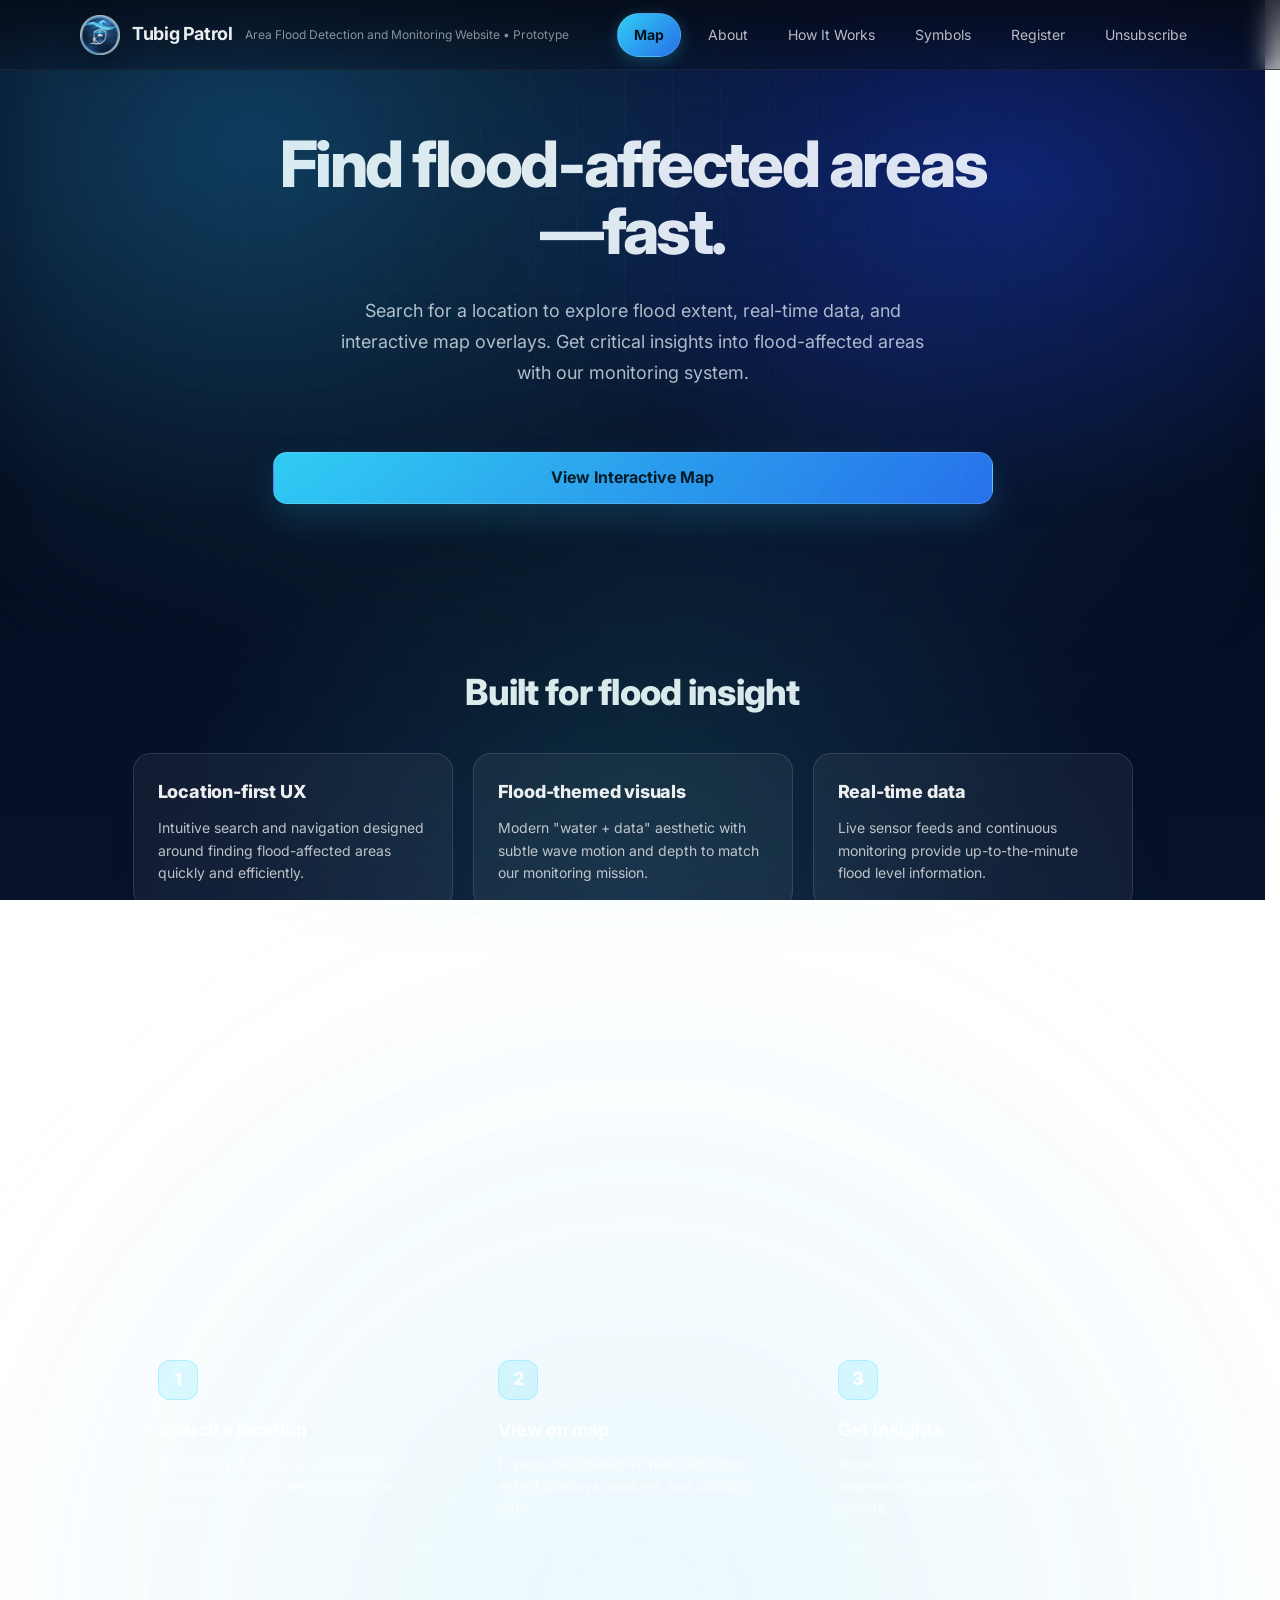
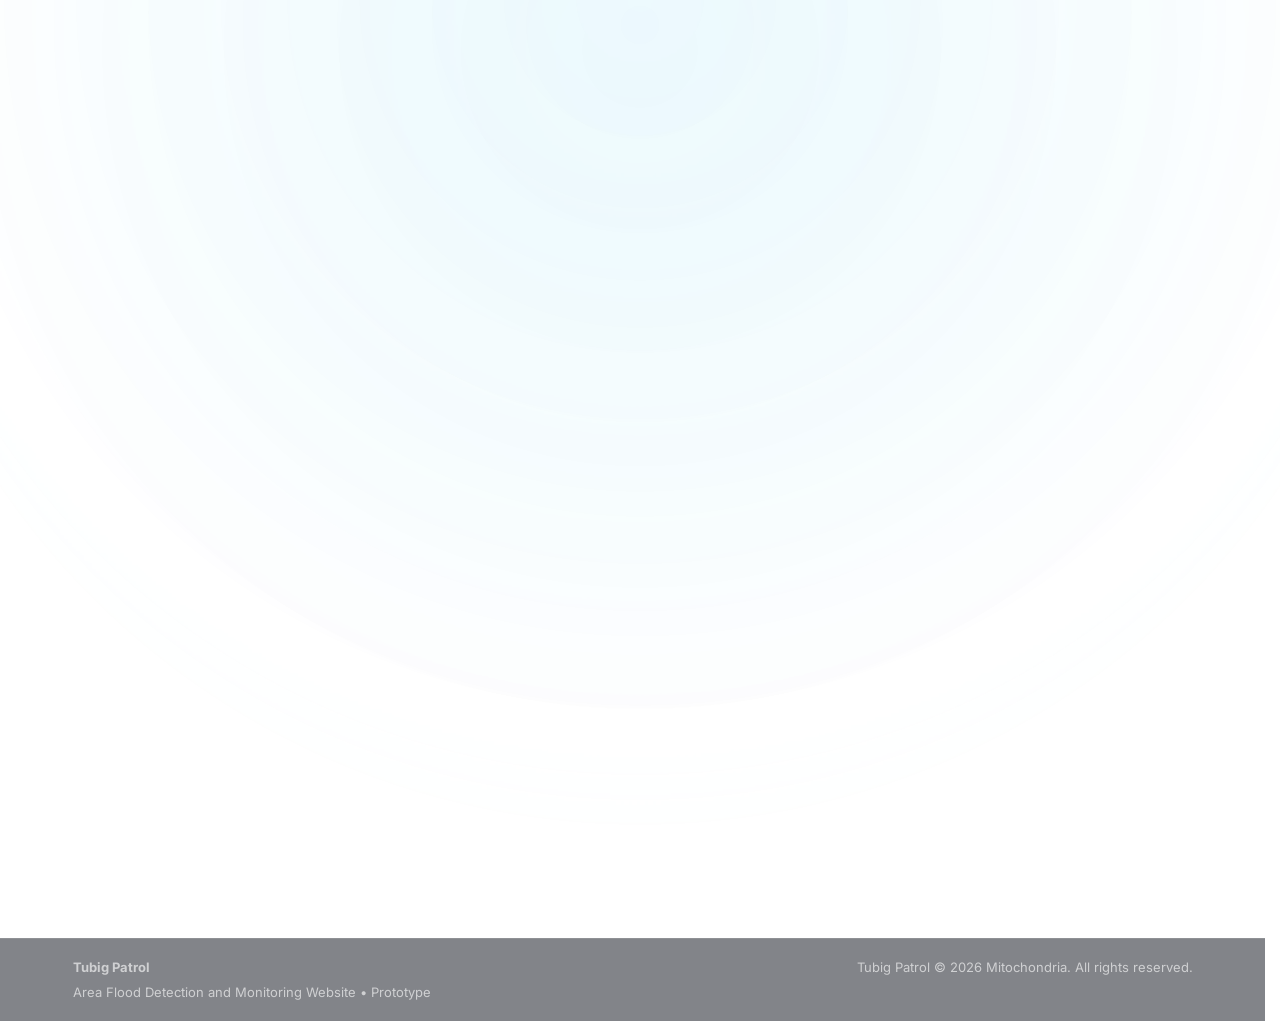
==== commit 4740e6c6: "Add files via upload" ====
--- a/index.html
+++ b/index.html
@@ -32,11 +32,11 @@
             <button class="nav-toggle" type="button" aria-expanded="false" aria-controls="site-nav" aria-label="Open navigation menu">&#9776;</button>
             <nav class="nav" id="site-nav">
                 <a href="map.html">Map</a>
+                <a href="index.html#about">About</a>
+                <a href="index.html#how-it-works">How It Works</a>
+                <a href="index.html#symbols">Symbols</a>
                 <a href="register.html">Register</a>
                 <a href="unsubscribe.html">Unsubscribe</a>
-                <a href="#about">About</a>
-                <a href="#how-it-works">How It Works</a>
-                <a href="#symbols">Symbols</a>
             </nav>
         </div>
     </header>
--- a/styles.css
+++ b/styles.css
@@ -157,6 +157,7 @@
     display: flex;
     align-items: center;
     width: 100%;
+    z-index: 1000;
 }
 
 .header::before {
@@ -832,6 +833,10 @@
         gap: 8px;
     }
 
+    body.map-page .nav {
+        z-index: 1001;
+    }
+
     .nav.is-open {
         display: flex;
     }
